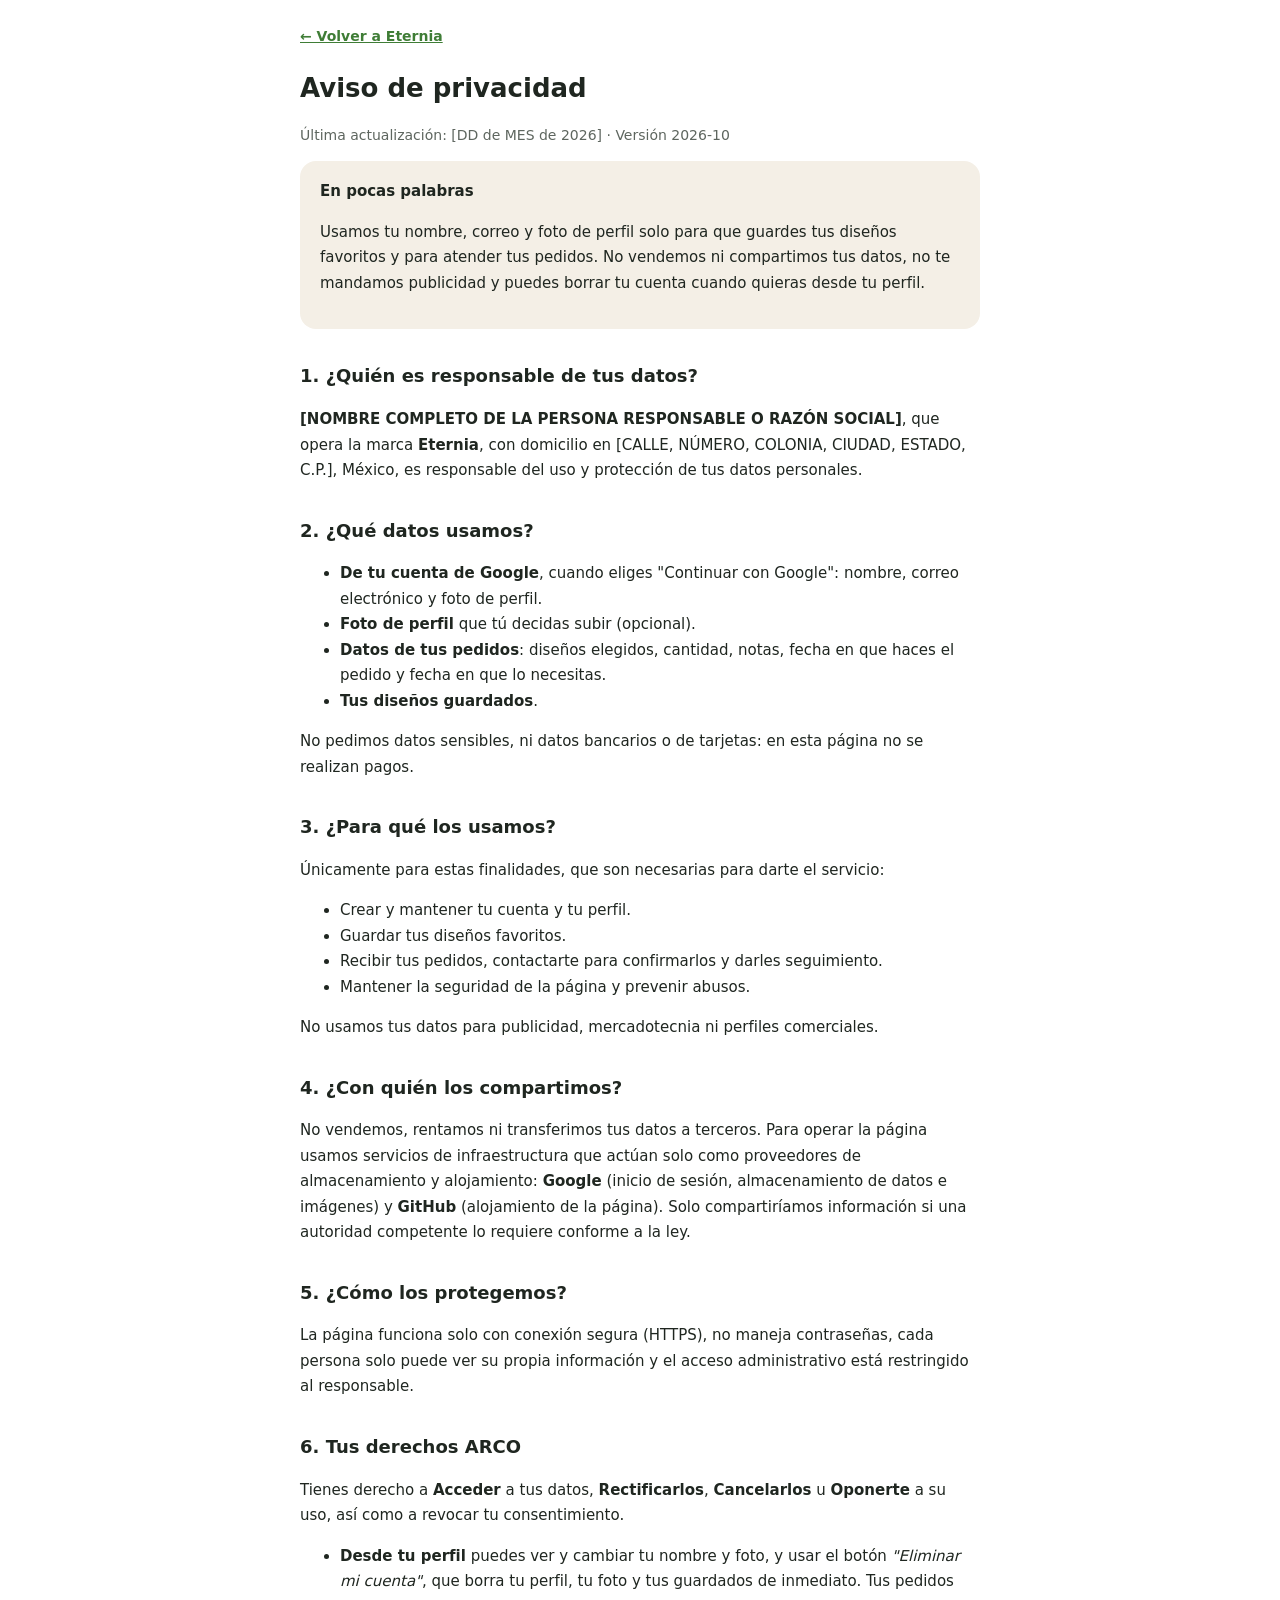
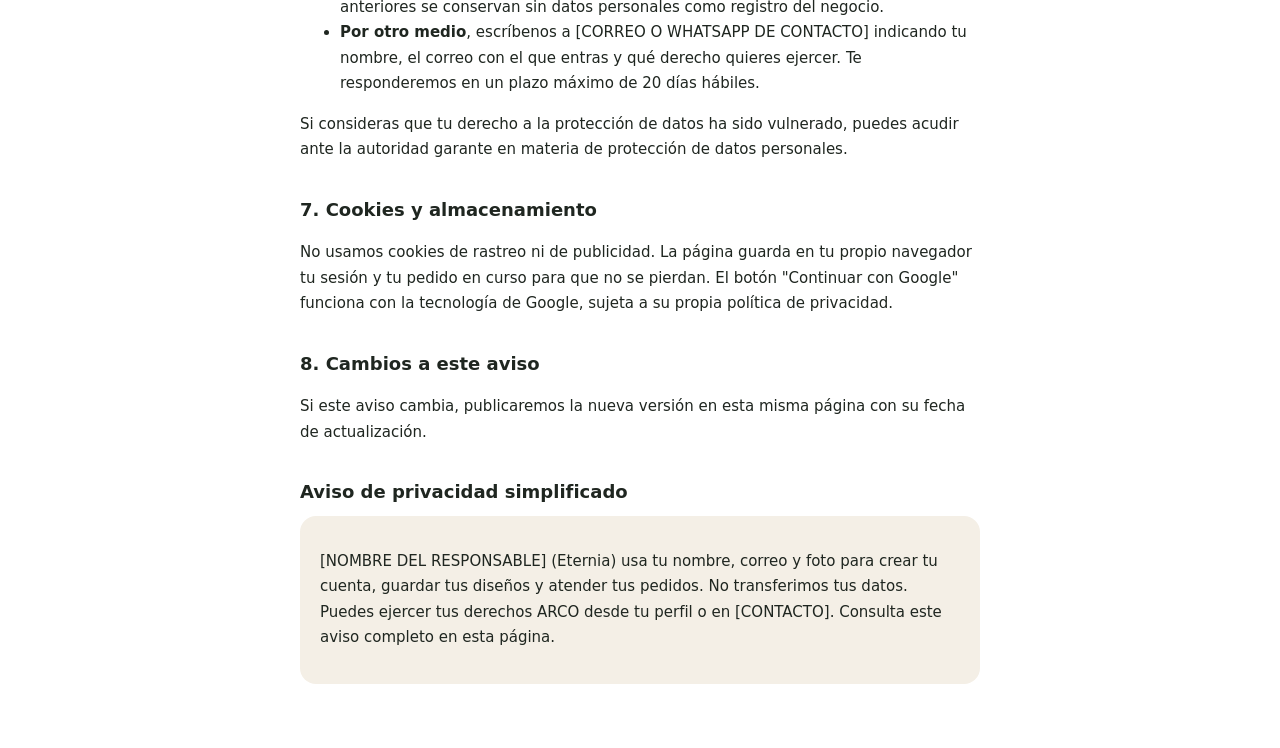
==== aviso-privacidad.html @ 3fb081ff "Add files via upload" ====
<!doctype html>
<html lang="es">
<head>
<meta charset="utf-8">
<meta name="viewport" content="width=device-width, initial-scale=1">
<meta http-equiv="Content-Security-Policy" content="default-src 'self'; style-src 'self' https://fonts.googleapis.com; font-src https://fonts.gstatic.com; img-src 'self' data:; script-src 'none'; object-src 'none'; base-uri 'none'; form-action 'none'; upgrade-insecure-requests">
<meta name="referrer" content="strict-origin-when-cross-origin">
<title>Aviso de privacidad · Eternia</title>
<link rel="stylesheet" href="https://fonts.googleapis.com/css2?family=Plus+Jakarta+Sans:wght@400;500;600;700&display=swap">
<link rel="stylesheet" href="styles.css">
</head>
<body>
<!--
  ANTES DE PUBLICAR: reemplaza todo lo que está entre [CORCHETES].
  Plantilla basada en la Ley Federal de Protección de Datos Personales en Posesión
  de los Particulares (LFPDPPP). Recomendado: que la revise un abogado.
-->
<main class="legal">
  <a class="text-btn" href="./">← Volver a Eternia</a>
  <h1>Aviso de privacidad</h1>
  <p class="muted">Última actualización: [DD de MES de 2026] · Versión 2026-10</p>

  <div class="box">
    <strong>En pocas palabras</strong>
    <p>Usamos tu nombre, correo y foto de perfil solo para que guardes tus diseños favoritos y para atender tus pedidos. No vendemos ni compartimos tus datos, no te mandamos publicidad y puedes borrar tu cuenta cuando quieras desde tu perfil.</p>
  </div>

  <h2>1. ¿Quién es responsable de tus datos?</h2>
  <p><strong>[NOMBRE COMPLETO DE LA PERSONA RESPONSABLE O RAZÓN SOCIAL]</strong>, que opera la marca <strong>Eternia</strong>, con domicilio en [CALLE, NÚMERO, COLONIA, CIUDAD, ESTADO, C.P.], México, es responsable del uso y protección de tus datos personales.</p>

  <h2>2. ¿Qué datos usamos?</h2>
  <ul>
    <li><strong>De tu cuenta de Google</strong>, cuando eliges "Continuar con Google": nombre, correo electrónico y foto de perfil.</li>
    <li><strong>Foto de perfil</strong> que tú decidas subir (opcional).</li>
    <li><strong>Datos de tus pedidos</strong>: diseños elegidos, cantidad, notas, fecha en que haces el pedido y fecha en que lo necesitas.</li>
    <li><strong>Tus diseños guardados</strong>.</li>
  </ul>
  <p>No pedimos datos sensibles, ni datos bancarios o de tarjetas: en esta página no se realizan pagos.</p>

  <h2>3. ¿Para qué los usamos?</h2>
  <p>Únicamente para estas finalidades, que son necesarias para darte el servicio:</p>
  <ul>
    <li>Crear y mantener tu cuenta y tu perfil.</li>
    <li>Guardar tus diseños favoritos.</li>
    <li>Recibir tus pedidos, contactarte para confirmarlos y darles seguimiento.</li>
    <li>Mantener la seguridad de la página y prevenir abusos.</li>
  </ul>
  <p>No usamos tus datos para publicidad, mercadotecnia ni perfiles comerciales.</p>

  <h2>4. ¿Con quién los compartimos?</h2>
  <p>No vendemos, rentamos ni transferimos tus datos a terceros. Para operar la página usamos servicios de infraestructura que actúan solo como proveedores de almacenamiento y alojamiento: <strong>Google</strong> (inicio de sesión, almacenamiento de datos e imágenes) y <strong>GitHub</strong> (alojamiento de la página). Solo compartiríamos información si una autoridad competente lo requiere conforme a la ley.</p>

  <h2>5. ¿Cómo los protegemos?</h2>
  <p>La página funciona solo con conexión segura (HTTPS), no maneja contraseñas, cada persona solo puede ver su propia información y el acceso administrativo está restringido al responsable.</p>

  <h2>6. Tus derechos ARCO</h2>
  <p>Tienes derecho a <strong>Acceder</strong> a tus datos, <strong>Rectificarlos</strong>, <strong>Cancelarlos</strong> u <strong>Oponerte</strong> a su uso, así como a revocar tu consentimiento.</p>
  <ul>
    <li><strong>Desde tu perfil</strong> puedes ver y cambiar tu nombre y foto, y usar el botón <em>"Eliminar mi cuenta"</em>, que borra tu perfil, tu foto y tus guardados de inmediato. Tus pedidos anteriores se conservan sin datos personales como registro del negocio.</li>
    <li><strong>Por otro medio</strong>, escríbenos a [CORREO O WHATSAPP DE CONTACTO] indicando tu nombre, el correo con el que entras y qué derecho quieres ejercer. Te responderemos en un plazo máximo de 20 días hábiles.</li>
  </ul>
  <p>Si consideras que tu derecho a la protección de datos ha sido vulnerado, puedes acudir ante la autoridad garante en materia de protección de datos personales.</p>

  <h2>7. Cookies y almacenamiento</h2>
  <p>No usamos cookies de rastreo ni de publicidad. La página guarda en tu propio navegador tu sesión y tu pedido en curso para que no se pierdan. El botón "Continuar con Google" funciona con la tecnología de Google, sujeta a su propia política de privacidad.</p>

  <h2>8. Cambios a este aviso</h2>
  <p>Si este aviso cambia, publicaremos la nueva versión en esta misma página con su fecha de actualización.</p>

  <h2>Aviso de privacidad simplificado</h2>
  <div class="box">
    <p>[NOMBRE DEL RESPONSABLE] (Eternia) usa tu nombre, correo y foto para crear tu cuenta, guardar tus diseños y atender tus pedidos. No transferimos tus datos. Puedes ejercer tus derechos ARCO desde tu perfil o en [CONTACTO]. Consulta este aviso completo en esta página.</p>
  </div>
</main>
</body>
</html>
---- styles.css ----
/* ETERNIA · estilos */
:root{
  --may:#4C9141; --bosque:#3F7D36; --bosque-osc:#2E5E28;
  --blanco:#FFFFFF; --lino:#F4EFE6; --salvia:#E4EEDF;
  --carbon:#1F2620; --gris:#5E665F; --linea:#ECE8DF; --borde:#E6E2D8;
  --r-card:16px; --r-pill:999px;
  --nav-h:72px; --safe-b:env(safe-area-inset-bottom,0px);
}
*{box-sizing:border-box}
html{-webkit-text-size-adjust:100%}
body{margin:0;background:var(--blanco);color:var(--carbon);font-family:'Plus Jakarta Sans',system-ui,-apple-system,'Segoe UI',sans-serif;font-size:15px;line-height:1.45;-webkit-font-smoothing:antialiased}
button,input,textarea,select{font:inherit;color:inherit}
button{cursor:pointer}
a{color:var(--bosque)}
img{display:block;max-width:100%}
:focus-visible{outline:2px solid var(--bosque);outline-offset:2px}
.sr{position:absolute;width:1px;height:1px;overflow:hidden;clip:rect(0 0 0 0);white-space:nowrap}
.noscript{padding:24px;text-align:center}

.app{max-width:1200px;margin:0 auto;padding:16px 16px calc(var(--nav-h) + var(--safe-b) + 24px)}
.app.no-nav{padding-bottom:calc(110px + var(--safe-b))}

/* Encabezado */
.top{display:flex;align-items:center;justify-content:space-between;gap:12px;padding:4px 0 14px}
.brand{display:flex;align-items:center;gap:10px;text-decoration:none}
.brand-logo{width:44px;height:44px;border-radius:12px;object-fit:contain;background:var(--lino)}
.brand-name{font-size:24px;font-weight:700;letter-spacing:-.02em;color:var(--may)}
.icon-btn{position:relative;display:inline-flex;align-items:center;justify-content:center;width:44px;height:44px;border:0;border-radius:var(--r-pill);background:var(--lino);color:var(--carbon);text-decoration:none;flex-shrink:0}
.icon-btn.white{background:var(--blanco)}
.badge[hidden]{display:none}
.badge{position:absolute;top:2px;right:2px;min-width:18px;height:18px;padding:0 5px;border-radius:var(--r-pill);background:var(--bosque);color:#fff;font-size:11px;font-weight:700;display:flex;align-items:center;justify-content:center}

/* Búsqueda y filtros */
.search{display:flex;align-items:center;gap:10px;height:48px;padding:0 16px;border-radius:var(--r-pill);background:var(--lino);color:var(--gris);margin-bottom:12px}
.search input{border:0;background:transparent;outline:none;flex:1;min-width:0;font-size:16px;color:var(--carbon)}
.chips{display:flex;gap:8px;overflow-x:auto;padding-bottom:4px;margin-bottom:16px;scrollbar-width:none}
.chips::-webkit-scrollbar{display:none}
.chip{flex-shrink:0;height:40px;padding:0 16px;border:0;border-radius:var(--r-pill);background:var(--lino);font-size:14px;font-weight:500}
.chip.on{background:var(--carbon);color:#fff}

/* Mosaico tipo Pinterest */
.masonry{column-count:2;column-gap:12px}
@media (min-width:640px){.masonry{column-count:3;column-gap:16px}}
@media (min-width:960px){.masonry{column-count:4}}
@media (min-width:1200px){.masonry{column-count:5}}
.pin{break-inside:avoid;margin:0 0 16px;display:flex;flex-direction:column;gap:6px}
.pin-img{display:block;border-radius:var(--r-card);overflow:hidden;background:var(--lino);min-height:120px}
.pin-img img{width:100%;height:auto;transition:transform .3s}
.pin-img:hover img{transform:scale(1.02)}
.pin-row{display:flex;align-items:center;justify-content:space-between;gap:6px;padding:0 2px}
.pin-title{font-size:13px;font-weight:600;line-height:1.3;color:var(--carbon);text-decoration:none}
.heart{flex-shrink:0;width:36px;height:36px;border:0;background:transparent;padding:0;display:inline-flex;align-items:center;justify-content:center;color:var(--may)}
.heart.big{width:44px;height:44px;border-radius:var(--r-pill);background:var(--blanco)}
.heart svg{transition:transform .15s}
.heart:active svg{transform:scale(.85)}

/* Estados */
.empty{text-align:center;padding:48px 16px;color:var(--gris);display:flex;flex-direction:column;align-items:center;gap:14px}
.empty h2{margin:0;color:var(--carbon);font-size:18px}
.skeleton{background:linear-gradient(90deg,var(--lino),#EFE9DE,var(--lino));background-size:200% 100%;animation:sk 1.2s infinite;border-radius:var(--r-card)}
@keyframes sk{to{background-position:-200% 0}}

/* Botones */
.btn{display:inline-flex;align-items:center;justify-content:center;gap:8px;height:52px;padding:0 26px;border:0;border-radius:var(--r-pill);background:var(--bosque);color:#fff;font-weight:700;font-size:16px;text-decoration:none}
.btn:hover{background:var(--bosque-osc)}
.btn:disabled{opacity:.6;cursor:wait}
.btn.block{width:100%}
.btn.soft{background:var(--lino);color:var(--carbon);font-weight:600}
.btn.soft:hover{background:#ECE5D8}
.btn.small{height:40px;padding:0 18px;font-size:14px}
.btn.outline{background:#fff;border:1px solid var(--borde);color:var(--carbon);font-weight:600}
.text-btn{background:none;border:0;padding:8px 0;color:var(--bosque);font-weight:600;font-size:14px}
.text-btn.danger{color:#A3271F}

/* Detalle */
.detail{max-width:560px;margin:0 auto}
.detail-media{position:relative;margin:-16px -16px 0;background:var(--lino);display:flex;align-items:center;justify-content:center;min-height:320px}
.detail-media img{width:100%;max-height:70vh;object-fit:contain}
.detail-media .icon-btn{position:absolute;top:16px;background:var(--blanco)}
.detail-media .back{left:16px}.detail-media .heart{position:absolute;top:16px;right:16px}
@media (min-width:600px){.detail-media{margin:0;border-radius:20px;overflow:hidden}}
.detail-body{padding:20px 4px 0;display:flex;flex-direction:column;gap:20px}
.pill{align-self:flex-start;font-size:12px;font-weight:600;color:var(--bosque-osc);background:var(--salvia);padding:4px 10px;border-radius:var(--r-pill)}
h1.title{margin:0;font-size:24px;font-weight:700;letter-spacing:-.01em}
.field{display:flex;flex-direction:column;gap:8px}
.field-label{font-size:15px;font-weight:600}
.field-label small{font-weight:400;color:var(--gris)}
.input,.textarea{width:100%;border:1px solid var(--borde);border-radius:14px;padding:12px 14px;font-size:16px;background:#fff}
.input{height:50px}
.textarea{resize:none;min-height:88px}
.counter{font-size:12px;color:var(--gris);text-align:right}
.qty-row{display:flex;justify-content:space-between;align-items:center}
.stepper{display:flex;align-items:center;gap:4px;background:var(--lino);border-radius:var(--r-pill);padding:4px}
.stepper button{width:40px;height:40px;border:0;border-radius:var(--r-pill);background:#fff;font-size:20px;line-height:1}
.stepper input{width:48px;text-align:center;border:0;background:transparent;font-weight:700;font-size:16px;-moz-appearance:textfield}
.stepper input::-webkit-inner-spin-button,.stepper input::-webkit-outer-spin-button{-webkit-appearance:none;margin:0}
.stepper.sm button{width:34px;height:34px;font-size:18px}
.stepper.sm input{width:38px;font-size:15px}

/* Barra de acción fija */
.actionbar{position:fixed;left:0;right:0;bottom:0;z-index:20;background:#fff;border-top:1px solid var(--linea);padding:14px 16px calc(18px + var(--safe-b))}
.actionbar-inner{max-width:560px;margin:0 auto;display:flex;flex-direction:column;gap:10px}
.fine{font-size:12px;color:var(--gris);text-align:center;margin:0}
.fine a{font-weight:600}

/* Pedido */
.page-head{display:flex;align-items:center;gap:12px;margin-bottom:18px}
.page-head h1{margin:0;font-size:22px}
.list{max-width:560px;margin:0 auto;display:flex;flex-direction:column;gap:14px}
.item{display:flex;gap:14px;padding:14px;border-radius:18px;border:1px solid var(--linea);background:#fff}
.item-img{width:84px;height:100px;flex-shrink:0;border-radius:12px;overflow:hidden;background:var(--lino)}
.item-img img{width:100%;height:100%;object-fit:cover}
.item-body{flex:1;min-width:0;display:flex;flex-direction:column;gap:8px}
.item-top{display:flex;justify-content:space-between;gap:8px;align-items:flex-start}
.item-title{font-weight:700;font-size:15px}
.item-meta{font-size:13px;color:var(--gris)}
.item .stepper{align-self:flex-start}
.item .input{height:42px;font-size:14px;padding:8px 12px}
.item .textarea{min-height:60px;font-size:14px;padding:8px 12px}
.summary{display:flex;justify-content:space-between;font-size:13px;color:var(--gris)}
.summary b{color:var(--carbon)}
.hp{position:absolute;left:-9999px;width:1px;height:1px;opacity:0}

/* Éxito */
.success{max-width:420px;margin:0 auto;min-height:70vh;display:flex;flex-direction:column;align-items:center;justify-content:center;gap:16px;text-align:center}
.success-ic{width:88px;height:88px;border-radius:var(--r-pill);background:var(--salvia);color:var(--bosque);display:flex;align-items:center;justify-content:center}
.success h1{margin:0;font-size:24px}
.success p{margin:0;color:var(--gris);line-height:1.6}

/* Perfil */
.profile{max-width:640px;margin:0 auto;display:flex;flex-direction:column;gap:20px}
.me{display:flex;flex-direction:column;align-items:center;gap:8px;text-align:center;padding-top:8px}
.avatar-wrap{position:relative;width:104px;height:104px}
.avatar{width:104px;height:104px;border-radius:var(--r-pill);object-fit:cover;background:var(--salvia);color:var(--bosque);display:flex;align-items:center;justify-content:center;font-size:36px;font-weight:700}
.cam{position:absolute;right:-2px;bottom:-2px;width:38px;height:38px;border-radius:var(--r-pill);border:3px solid #fff;background:var(--bosque);color:#fff;display:flex;align-items:center;justify-content:center;padding:0}
.me-name{font-size:20px;font-weight:700}
.me-mail{font-size:14px;color:var(--gris)}
.name-edit{display:flex;gap:8px;width:100%;max-width:340px}
.name-edit .input{height:44px}
.tabs{display:grid;grid-template-columns:1fr 1fr;background:var(--lino);border-radius:var(--r-pill);padding:4px}
.tab{height:42px;border:0;border-radius:var(--r-pill);background:transparent;font-weight:600;font-size:14px;color:var(--gris)}
.tab.on{background:#fff;color:var(--carbon)}
.order-card{display:flex;flex-direction:column;gap:8px;padding:16px;border-radius:18px;border:1px solid var(--linea)}
.order-top{display:flex;justify-content:space-between;align-items:center;gap:8px}
.status{font-size:12px;font-weight:600;padding:4px 10px;border-radius:var(--r-pill);background:var(--lino);white-space:nowrap}
.status.Confirmado,.status.Entregado{background:var(--salvia);color:var(--bosque-osc)}
.status.En.proceso{background:#FDF0D5;color:#7A4E00}
.status.Cancelado{background:#FBE7E5;color:#A3271F}
.order-lines{font-size:13px;color:var(--gris);line-height:1.6;margin:0;padding-left:18px}
.order-foot{display:flex;justify-content:space-between;font-size:12px;color:var(--gris)}
.links{display:flex;flex-wrap:wrap;justify-content:center;gap:4px 20px;padding-top:8px;border-top:1px solid var(--linea)}
.welcome{max-width:420px;margin:24px auto;text-align:center;display:flex;flex-direction:column;align-items:center;gap:14px}
.welcome h1{margin:0;font-size:22px}
.welcome p{margin:0;color:var(--gris)}

/* Barra inferior */
.tabbar{position:fixed;left:0;right:0;bottom:0;z-index:10;background:rgba(255,255,255,.96);backdrop-filter:blur(8px);border-top:1px solid var(--linea);padding:8px 12px calc(10px + var(--safe-b))}
.tabbar[hidden]{display:none}
.tabbar-inner{max-width:520px;margin:0 auto;display:grid;grid-template-columns:repeat(4,1fr)}
.tabbar a{position:relative;display:flex;flex-direction:column;align-items:center;gap:3px;min-height:48px;justify-content:center;font-size:11px;font-weight:600;color:var(--gris);text-decoration:none}
.tabbar a.on{color:var(--bosque)}
.tabbar .badge{top:0;right:calc(50% - 22px)}

/* Hoja inferior (login / confirmaciones) */
.overlay{position:fixed;inset:0;z-index:50;background:rgba(31,38,32,.45);display:flex;align-items:flex-end;justify-content:center;animation:fade .2s}
@media (min-width:600px){.overlay{align-items:center}}
.sheet{width:100%;max-width:440px;background:#fff;border-radius:24px 24px 0 0;padding:28px 24px calc(28px + var(--safe-b));display:flex;flex-direction:column;align-items:center;gap:14px;text-align:center;animation:up .25s ease-out}
@media (min-width:600px){.sheet{border-radius:24px}}
.sheet h2{margin:0;font-size:20px}
.sheet p{margin:0;color:var(--gris)}
.sheet .grabber{width:40px;height:4px;border-radius:4px;background:var(--borde);margin:-12px 0 4px}
.gbtn{min-height:44px;display:flex;justify-content:center}
.sheet-actions{display:flex;gap:10px;width:100%}
.sheet-actions .btn{flex:1}
@keyframes up{from{transform:translateY(30px);opacity:0}}
@keyframes fade{from{opacity:0}}

/* Aviso */
.toast{position:fixed;left:50%;bottom:calc(var(--nav-h) + var(--safe-b) + 16px);transform:translate(-50%,10px);z-index:60;background:var(--carbon);color:#fff;padding:12px 20px;border-radius:var(--r-pill);font-size:14px;opacity:0;transition:.2s;pointer-events:none;max-width:calc(100% - 32px);text-align:center}
.toast.show{opacity:1;transform:translate(-50%,0)}
.app.no-nav ~ .toast{bottom:calc(150px + var(--safe-b))}
.demo-flag{font-size:12px;background:#FDF0D5;color:#7A4E00;border-radius:12px;padding:8px 12px;margin-bottom:12px;text-align:center}

/* Aviso de privacidad */
.legal{max-width:720px;margin:0 auto;padding:24px 20px 64px;line-height:1.7}
.legal h1{font-size:26px;margin:16px 0 4px}
.legal h2{font-size:18px;margin:32px 0 8px}
.legal .box{background:var(--lino);border-radius:16px;padding:18px 20px}
.legal .muted{color:var(--gris);font-size:14px}

@media (prefers-reduced-motion:reduce){*{animation:none!important;transition:none!important}}
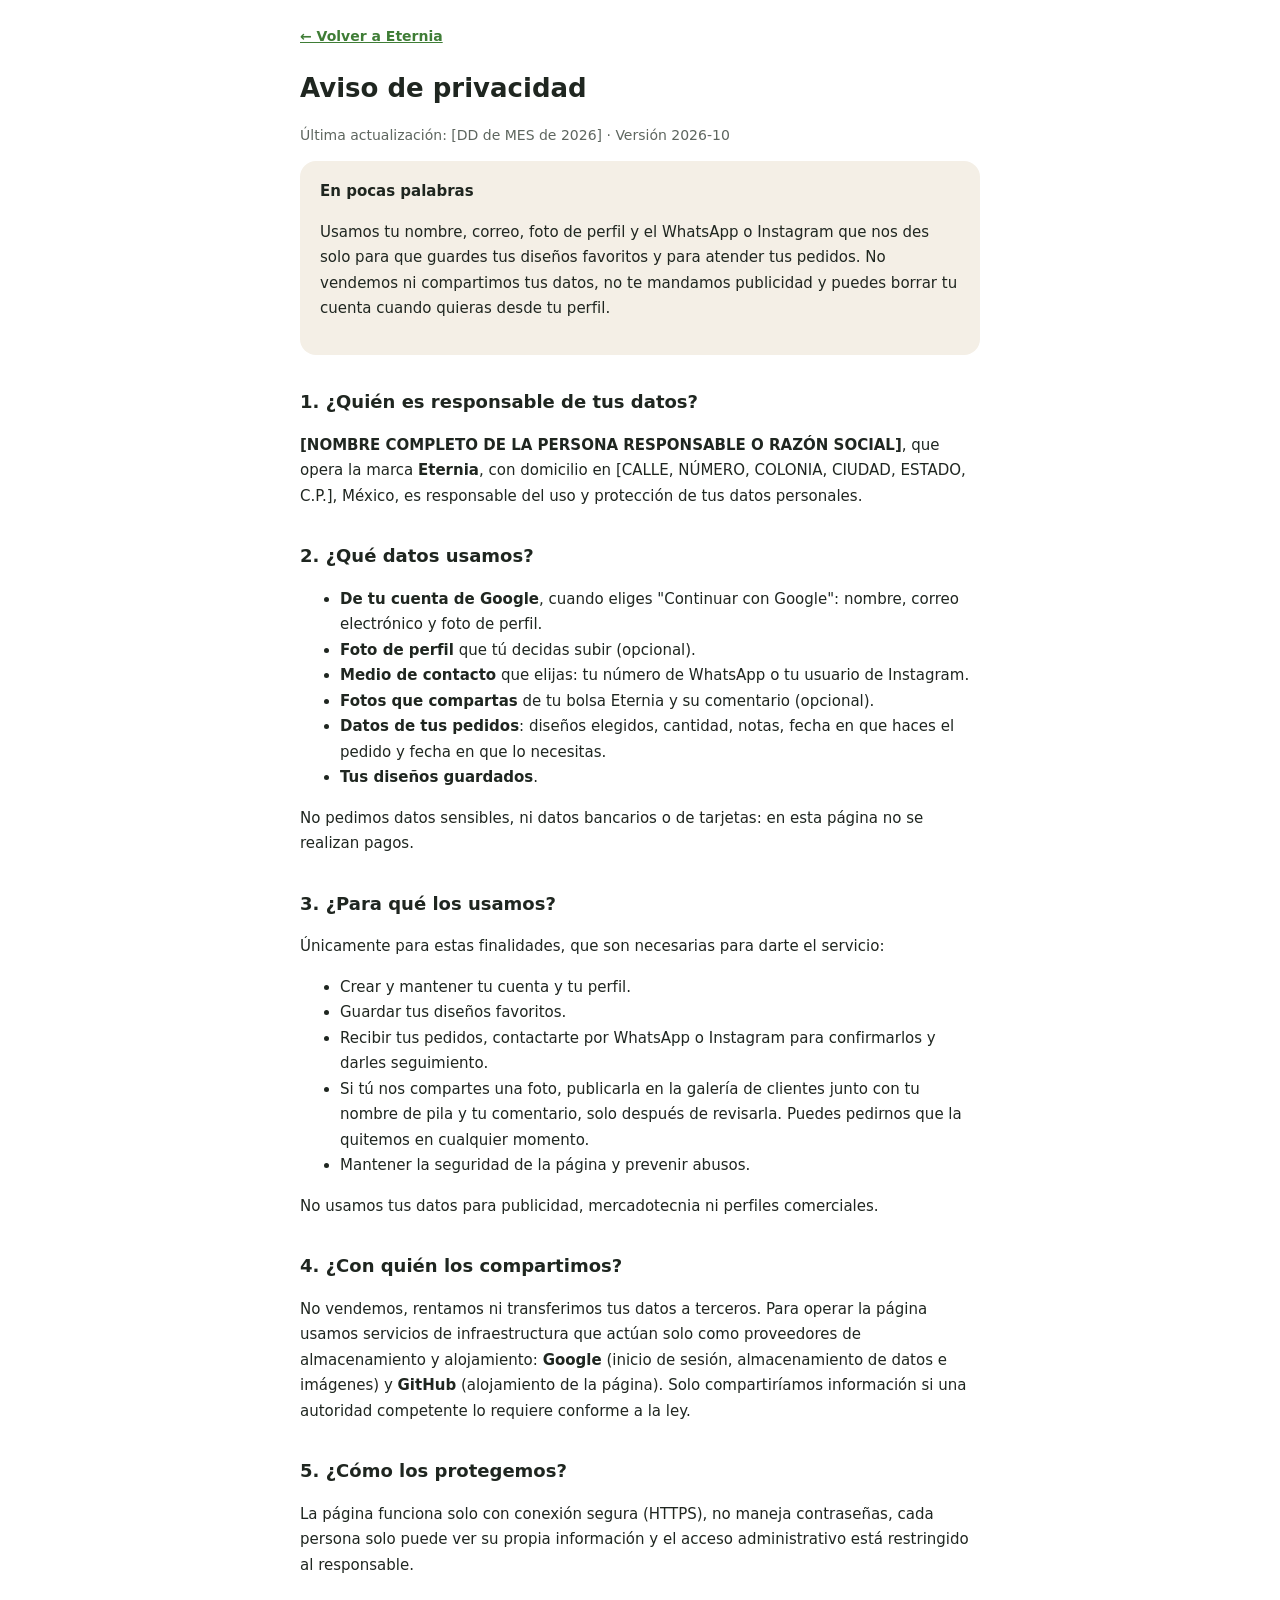
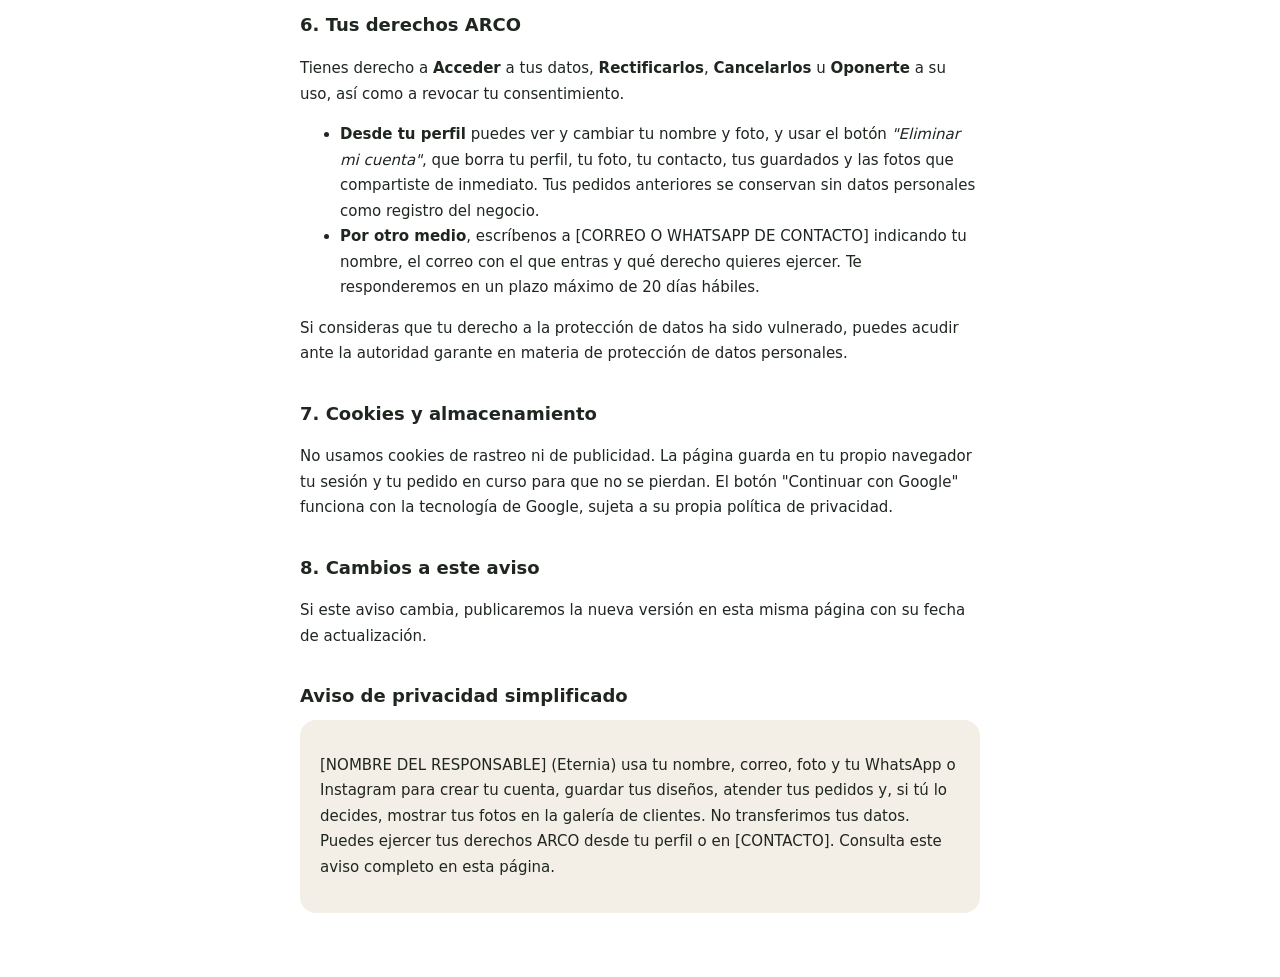
==== commit 5b5afca5: "Add files via upload" ====
--- a/aviso-privacidad.html
+++ b/aviso-privacidad.html
@@ -22,7 +22,7 @@
 
   <div class="box">
     <strong>En pocas palabras</strong>
-    <p>Usamos tu nombre, correo y foto de perfil solo para que guardes tus diseños favoritos y para atender tus pedidos. No vendemos ni compartimos tus datos, no te mandamos publicidad y puedes borrar tu cuenta cuando quieras desde tu perfil.</p>
+    <p>Usamos tu nombre, correo, foto de perfil y el WhatsApp o Instagram que nos des solo para que guardes tus diseños favoritos y para atender tus pedidos. No vendemos ni compartimos tus datos, no te mandamos publicidad y puedes borrar tu cuenta cuando quieras desde tu perfil.</p>
   </div>
 
   <h2>1. ¿Quién es responsable de tus datos?</h2>
@@ -32,6 +32,8 @@
   <ul>
     <li><strong>De tu cuenta de Google</strong>, cuando eliges "Continuar con Google": nombre, correo electrónico y foto de perfil.</li>
     <li><strong>Foto de perfil</strong> que tú decidas subir (opcional).</li>
+    <li><strong>Medio de contacto</strong> que elijas: tu número de WhatsApp o tu usuario de Instagram.</li>
+    <li><strong>Fotos que compartas</strong> de tu bolsa Eternia y su comentario (opcional).</li>
     <li><strong>Datos de tus pedidos</strong>: diseños elegidos, cantidad, notas, fecha en que haces el pedido y fecha en que lo necesitas.</li>
     <li><strong>Tus diseños guardados</strong>.</li>
   </ul>
@@ -42,7 +44,8 @@
   <ul>
     <li>Crear y mantener tu cuenta y tu perfil.</li>
     <li>Guardar tus diseños favoritos.</li>
-    <li>Recibir tus pedidos, contactarte para confirmarlos y darles seguimiento.</li>
+    <li>Recibir tus pedidos, contactarte por WhatsApp o Instagram para confirmarlos y darles seguimiento.</li>
+    <li>Si tú nos compartes una foto, publicarla en la galería de clientes junto con tu nombre de pila y tu comentario, solo después de revisarla. Puedes pedirnos que la quitemos en cualquier momento.</li>
     <li>Mantener la seguridad de la página y prevenir abusos.</li>
   </ul>
   <p>No usamos tus datos para publicidad, mercadotecnia ni perfiles comerciales.</p>
@@ -56,7 +59,7 @@
   <h2>6. Tus derechos ARCO</h2>
   <p>Tienes derecho a <strong>Acceder</strong> a tus datos, <strong>Rectificarlos</strong>, <strong>Cancelarlos</strong> u <strong>Oponerte</strong> a su uso, así como a revocar tu consentimiento.</p>
   <ul>
-    <li><strong>Desde tu perfil</strong> puedes ver y cambiar tu nombre y foto, y usar el botón <em>"Eliminar mi cuenta"</em>, que borra tu perfil, tu foto y tus guardados de inmediato. Tus pedidos anteriores se conservan sin datos personales como registro del negocio.</li>
+    <li><strong>Desde tu perfil</strong> puedes ver y cambiar tu nombre y foto, y usar el botón <em>"Eliminar mi cuenta"</em>, que borra tu perfil, tu foto, tu contacto, tus guardados y las fotos que compartiste de inmediato. Tus pedidos anteriores se conservan sin datos personales como registro del negocio.</li>
     <li><strong>Por otro medio</strong>, escríbenos a [CORREO O WHATSAPP DE CONTACTO] indicando tu nombre, el correo con el que entras y qué derecho quieres ejercer. Te responderemos en un plazo máximo de 20 días hábiles.</li>
   </ul>
   <p>Si consideras que tu derecho a la protección de datos ha sido vulnerado, puedes acudir ante la autoridad garante en materia de protección de datos personales.</p>
@@ -69,7 +72,7 @@
 
   <h2>Aviso de privacidad simplificado</h2>
   <div class="box">
-    <p>[NOMBRE DEL RESPONSABLE] (Eternia) usa tu nombre, correo y foto para crear tu cuenta, guardar tus diseños y atender tus pedidos. No transferimos tus datos. Puedes ejercer tus derechos ARCO desde tu perfil o en [CONTACTO]. Consulta este aviso completo en esta página.</p>
+    <p>[NOMBRE DEL RESPONSABLE] (Eternia) usa tu nombre, correo, foto y tu WhatsApp o Instagram para crear tu cuenta, guardar tus diseños, atender tus pedidos y, si tú lo decides, mostrar tus fotos en la galería de clientes. No transferimos tus datos. Puedes ejercer tus derechos ARCO desde tu perfil o en [CONTACTO]. Consulta este aviso completo en esta página.</p>
   </div>
 </main>
 </body>
--- a/styles.css
+++ b/styles.css
@@ -18,7 +18,7 @@
 .noscript{padding:24px;text-align:center}
 
 .app{max-width:1200px;margin:0 auto;padding:16px 16px calc(var(--nav-h) + var(--safe-b) + 24px)}
-.app.no-nav{padding-bottom:calc(110px + var(--safe-b))}
+.app.no-nav{padding-bottom:calc(240px + var(--safe-b))}
 
 /* Encabezado */
 .top{display:flex;align-items:center;justify-content:space-between;gap:12px;padding:4px 0 14px}
@@ -117,7 +117,9 @@
 .item .stepper{align-self:flex-start}
 .item .input{height:42px;font-size:14px;padding:8px 12px}
 .item .textarea{min-height:60px;font-size:14px;padding:8px 12px}
-.summary{display:flex;justify-content:space-between;font-size:13px;color:var(--gris)}
+.summary{display:flex;flex-wrap:wrap;justify-content:space-between;gap:2px 12px;font-size:13px;color:var(--gris)}
+.summary-contact{width:100%;display:flex;flex-wrap:wrap;align-items:center;gap:4px}
+.summary-contact .text-btn{padding:4px 0;font-size:13px}
 .summary b{color:var(--carbon)}
 .hp{position:absolute;left:-9999px;width:1px;height:1px;opacity:0}
 
@@ -179,7 +181,33 @@
 .toast{position:fixed;left:50%;bottom:calc(var(--nav-h) + var(--safe-b) + 16px);transform:translate(-50%,10px);z-index:60;background:var(--carbon);color:#fff;padding:12px 20px;border-radius:var(--r-pill);font-size:14px;opacity:0;transition:.2s;pointer-events:none;max-width:calc(100% - 32px);text-align:center}
 .toast.show{opacity:1;transform:translate(-50%,0)}
 .app.no-nav ~ .toast{bottom:calc(150px + var(--safe-b))}
+#sheet-root:not(:empty) ~ .toast{top:calc(16px + env(safe-area-inset-top,0px));bottom:auto}
 .demo-flag{font-size:12px;background:#FDF0D5;color:#7A4E00;border-radius:12px;padding:8px 12px;margin-bottom:12px;text-align:center}
+
+/* Galería de clientes */
+.gallery{margin:0 0 20px}
+.gallery-head{display:flex;align-items:baseline;justify-content:space-between;gap:8px;margin-bottom:10px}
+.gallery-head h2{margin:0;font-size:17px}
+.gallery-head span{font-size:13px;color:var(--gris)}
+.gallery-row{display:flex;gap:10px;overflow-x:auto;padding-bottom:4px;scrollbar-width:none;scroll-snap-type:x mandatory}
+.gallery-row::-webkit-scrollbar{display:none}
+.gcard{position:relative;flex:0 0 132px;height:170px;border:0;padding:0;border-radius:var(--r-card);overflow:hidden;background:var(--lino);scroll-snap-align:start}
+.gcard img{width:100%;height:100%;object-fit:cover}
+.gname{position:absolute;left:8px;bottom:8px;background:rgba(255,255,255,.92);color:var(--carbon);font-size:12px;font-weight:600;padding:3px 10px;border-radius:var(--r-pill)}
+.story-img{width:100%;max-height:55vh;object-fit:cover;border-radius:16px}
+.share-pick{width:100%;border:2px dashed #CFD9C9;border-radius:16px;background:var(--lino);padding:0;overflow:hidden;color:var(--bosque)}
+.share-preview{min-height:160px;display:flex;flex-direction:column;align-items:center;justify-content:center;gap:6px;font-weight:600}
+.share-preview img{width:100%;max-height:260px;object-fit:cover}
+.share-card{display:flex;align-items:center;justify-content:space-between;gap:12px;padding:16px;border-radius:18px;background:var(--salvia)}
+.share-card p{margin:2px 0 0;font-size:13px;color:var(--gris)}
+.share-card .btn{flex-shrink:0}
+
+/* Contacto */
+.seg{display:grid;grid-template-columns:1fr 1fr;width:100%;background:var(--lino);border-radius:var(--r-pill);padding:4px}
+.seg-btn{height:42px;border:0;border-radius:var(--r-pill);background:transparent;font-weight:600;color:var(--gris)}
+.seg-btn.on{background:#fff;color:var(--carbon)}
+.me-contact{display:flex;flex-wrap:wrap;justify-content:center;align-items:center;gap:4px 10px;font-size:14px}
+.demo-flag a{font-weight:700;color:#7A4E00}
 
 /* Aviso de privacidad */
 .legal{max-width:720px;margin:0 auto;padding:24px 20px 64px;line-height:1.7}
